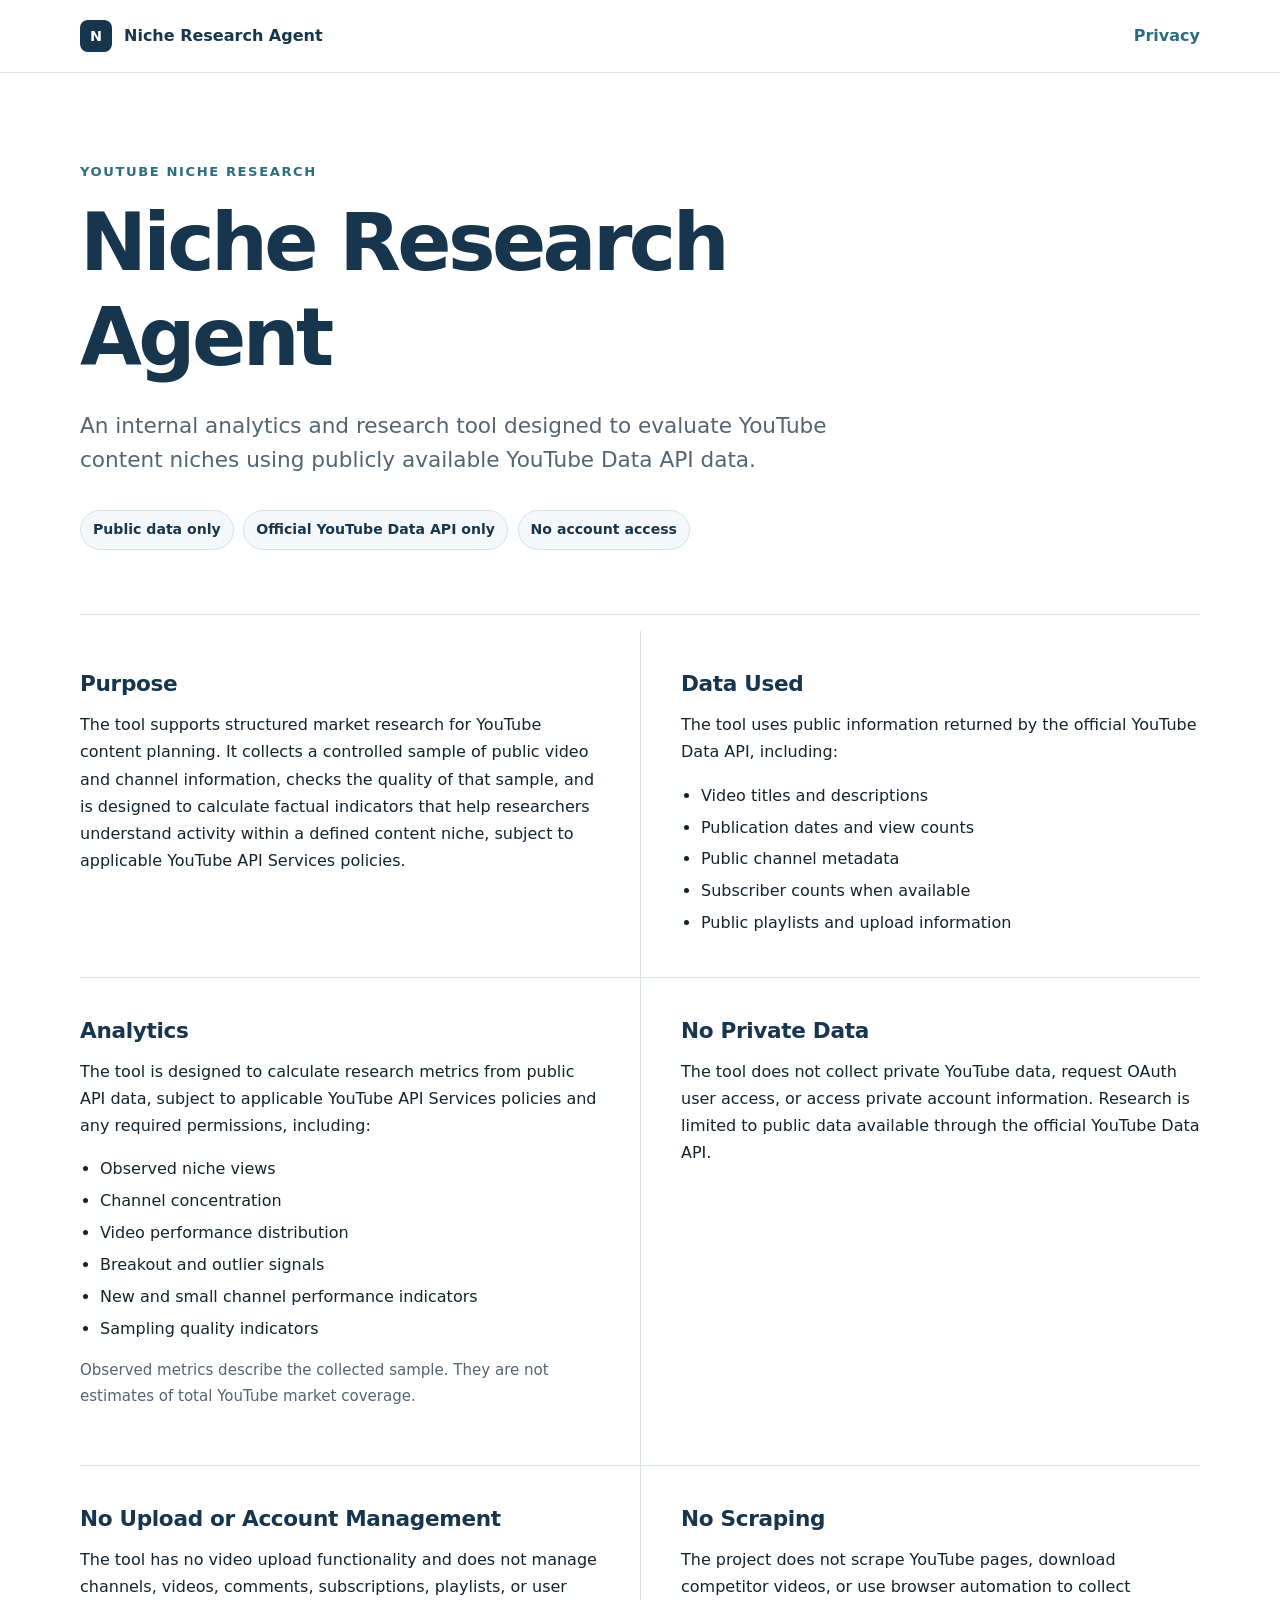
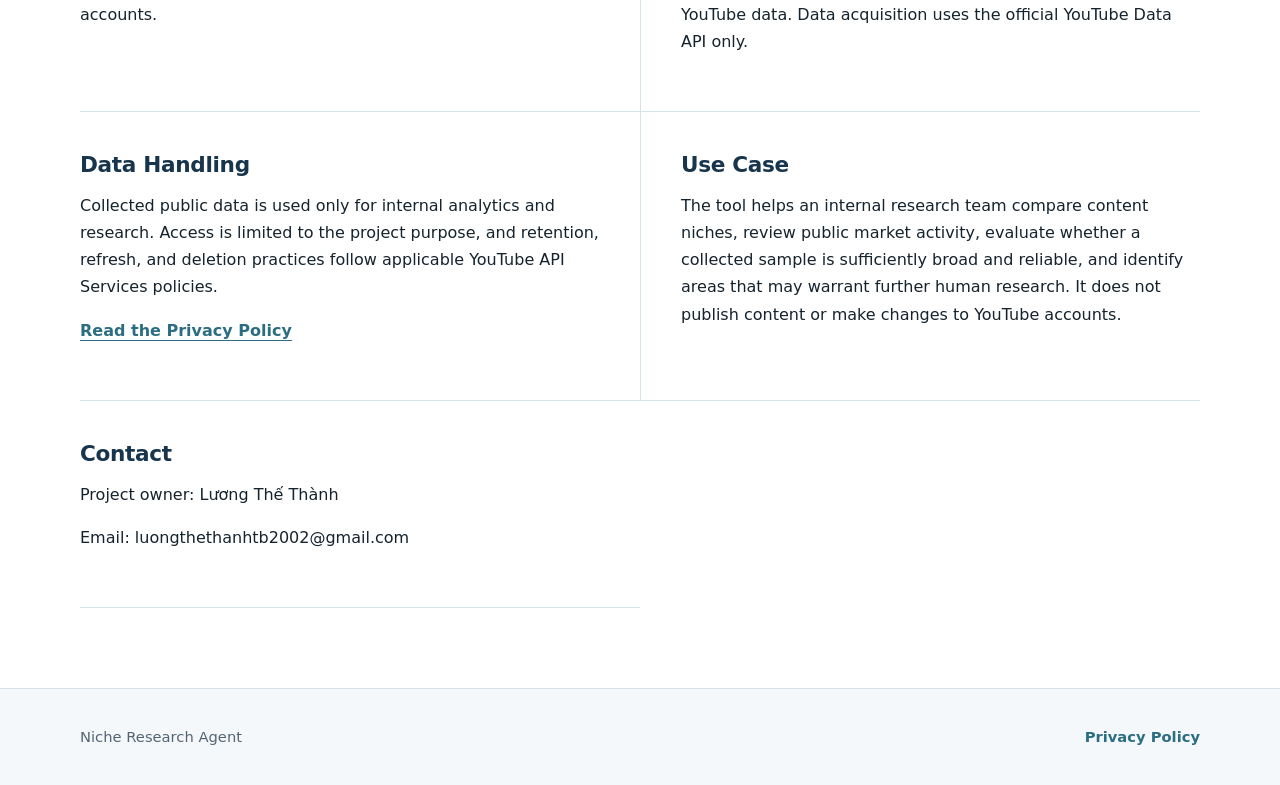
==== index.html @ 8f994062 "Initial Niche Research Agent website" ====
<!doctype html>
<html lang="en">
  <head>
    <meta charset="utf-8">
    <meta name="viewport" content="width=device-width, initial-scale=1">
    <meta name="description" content="Niche Research Agent is an internal analytics and research tool for evaluating YouTube content niches using public YouTube Data API data.">
    <title>Niche Research Agent</title>
    <link rel="icon" type="image/svg+xml" href="data:image/svg+xml,%3Csvg xmlns='http://www.w3.org/2000/svg' viewBox='0 0 64 64'%3E%3Crect width='64' height='64' rx='14' fill='%2317354d'/%3E%3Cpath d='M18 18h9l10 16V18h9v28h-9L27 30v16h-9z' fill='%23fff'/%3E%3C/svg%3E">
    <link rel="stylesheet" href="styles.css">
  </head>
  <body>
    <header class="site-header">
      <div class="shell header-inner">
        <a class="brand" href="index.html" aria-label="Niche Research Agent home">
          <span class="brand-mark" aria-hidden="true">N</span>
          <span>Niche Research Agent</span>
        </a>
        <nav aria-label="Primary navigation">
          <a href="privacy.html">Privacy</a>
        </nav>
      </div>
    </header>

    <main>
      <section class="hero shell" aria-labelledby="page-title">
        <p class="eyebrow">YouTube niche research</p>
        <h1 id="page-title">Niche Research Agent</h1>
        <p class="lead">An internal analytics and research tool designed to evaluate YouTube content niches using publicly available YouTube Data API data.</p>
        <div class="scope-note" aria-label="Data access summary">
          <span>Public data only</span>
          <span>Official YouTube Data API only</span>
          <span>No account access</span>
        </div>
      </section>

      <div class="shell content-grid">
        <section id="purpose">
          <h2>Purpose</h2>
          <p>The tool supports structured market research for YouTube content planning. It collects a controlled sample of public video and channel information, checks the quality of that sample, and is designed to calculate factual indicators that help researchers understand activity within a defined content niche, subject to applicable YouTube API Services policies.</p>
        </section>

        <section id="data-used">
          <h2>Data Used</h2>
          <p>The tool uses public information returned by the official YouTube Data API, including:</p>
          <ul>
            <li>Video titles and descriptions</li>
            <li>Publication dates and view counts</li>
            <li>Public channel metadata</li>
            <li>Subscriber counts when available</li>
            <li>Public playlists and upload information</li>
          </ul>
        </section>

        <section id="analytics">
          <h2>Analytics</h2>
          <p>The tool is designed to calculate research metrics from public API data, subject to applicable YouTube API Services policies and any required permissions, including:</p>
          <ul>
            <li>Observed niche views</li>
            <li>Channel concentration</li>
            <li>Video performance distribution</li>
            <li>Breakout and outlier signals</li>
            <li>New and small channel performance indicators</li>
            <li>Sampling quality indicators</li>
          </ul>
          <p class="muted">Observed metrics describe the collected sample. They are not estimates of total YouTube market coverage.</p>
        </section>

        <section id="no-private-data">
          <h2>No Private Data</h2>
          <p>The tool does not collect private YouTube data, request OAuth user access, or access private account information. Research is limited to public data available through the official YouTube Data API.</p>
        </section>

        <section id="no-account-management">
          <h2>No Upload or Account Management</h2>
          <p>The tool has no video upload functionality and does not manage channels, videos, comments, subscriptions, playlists, or user accounts.</p>
        </section>

        <section id="no-scraping">
          <h2>No Scraping</h2>
          <p>The project does not scrape YouTube pages, download competitor videos, or use browser automation to collect YouTube data. Data acquisition uses the official YouTube Data API only.</p>
        </section>

        <section id="data-handling">
          <h2>Data Handling</h2>
          <p>Collected public data is used only for internal analytics and research. Access is limited to the project purpose, and retention, refresh, and deletion practices follow applicable YouTube API Services policies.</p>
          <p><a class="text-link" href="privacy.html">Read the Privacy Policy</a></p>
        </section>

        <section id="use-case">
          <h2>Use Case</h2>
          <p>The tool helps an internal research team compare content niches, review public market activity, evaluate whether a collected sample is sufficiently broad and reliable, and identify areas that may warrant further human research. It does not publish content or make changes to YouTube accounts.</p>
        </section>

        <section id="contact">
          <h2>Contact</h2>
          <p>Project owner: Lương Thế Thành</p>
          <p>Email: luongthethanhtb2002@gmail.com</p>
        </section>
      </div>
    </main>

    <footer>
      <div class="shell footer-inner">
        <span>Niche Research Agent</span>
        <a href="privacy.html">Privacy Policy</a>
      </div>
    </footer>
  </body>
</html>
---- styles.css ----
:root {
  color-scheme: light;
  --ink: #15232e;
  --muted: #536574;
  --navy: #17354d;
  --accent: #2b6e82;
  --line: #d9e2e8;
  --surface: #f5f8fa;
  --white: #ffffff;
  font-family: Inter, ui-sans-serif, system-ui, -apple-system, BlinkMacSystemFont, "Segoe UI", sans-serif;
}

* {
  box-sizing: border-box;
}

html {
  scroll-behavior: smooth;
}

body {
  margin: 0;
  background: var(--white);
  color: var(--ink);
  font-size: 1rem;
  line-height: 1.7;
}

a {
  color: inherit;
}

.shell {
  width: min(100% - 2rem, 70rem);
  margin-inline: auto;
}

.site-header {
  border-bottom: 1px solid var(--line);
  background: rgba(255, 255, 255, 0.96);
}

.header-inner,
.footer-inner {
  display: flex;
  align-items: center;
  justify-content: space-between;
  gap: 1.5rem;
}

.header-inner {
  min-height: 4.5rem;
}

.brand {
  display: inline-flex;
  align-items: center;
  gap: 0.75rem;
  color: var(--navy);
  font-weight: 700;
  text-decoration: none;
}

.brand-mark {
  display: grid;
  width: 2rem;
  height: 2rem;
  place-items: center;
  border-radius: 0.5rem;
  background: var(--navy);
  color: var(--white);
  font-size: 0.9rem;
}

nav a,
footer a {
  color: var(--accent);
  font-weight: 650;
  text-decoration: none;
}

nav a:hover,
nav a:focus-visible,
footer a:hover,
footer a:focus-visible,
.text-link:hover,
.text-link:focus-visible {
  text-decoration: underline;
  text-underline-offset: 0.22em;
}

.hero {
  padding-block: 5.5rem 4rem;
  border-bottom: 1px solid var(--line);
}

.eyebrow {
  margin: 0 0 0.8rem;
  color: var(--accent);
  font-size: 0.82rem;
  font-weight: 750;
  letter-spacing: 0.12em;
  text-transform: uppercase;
}

h1,
h2 {
  color: var(--navy);
  line-height: 1.18;
}

h1 {
  max-width: 13ch;
  margin: 0;
  font-size: clamp(2.6rem, 7vw, 5rem);
  letter-spacing: -0.045em;
}

h2 {
  margin: 0 0 0.9rem;
  font-size: 1.35rem;
  letter-spacing: -0.015em;
}

p {
  margin: 0 0 1rem;
}

.lead {
  max-width: 48rem;
  margin-top: 1.5rem;
  color: var(--muted);
  font-size: clamp(1.1rem, 2vw, 1.35rem);
  line-height: 1.6;
}

.scope-note {
  display: flex;
  flex-wrap: wrap;
  gap: 0.6rem;
  margin-top: 2rem;
}

.scope-note span {
  padding: 0.45rem 0.75rem;
  border: 1px solid var(--line);
  border-radius: 999px;
  background: var(--surface);
  color: var(--navy);
  font-size: 0.88rem;
  font-weight: 650;
}

.content-grid {
  display: grid;
  grid-template-columns: repeat(2, minmax(0, 1fr));
  gap: 0;
  padding-block: 1rem 5rem;
}

.content-grid section {
  padding: 2.5rem 2.5rem 2.5rem 0;
  border-bottom: 1px solid var(--line);
}

.content-grid section:nth-child(even) {
  padding-right: 0;
  padding-left: 2.5rem;
  border-left: 1px solid var(--line);
}

ul {
  margin: 0;
  padding-left: 1.25rem;
}

li + li {
  margin-top: 0.3rem;
}

.muted {
  margin-top: 1rem;
  color: var(--muted);
  font-size: 0.94rem;
}

.text-link {
  color: var(--accent);
  font-weight: 700;
  text-decoration-thickness: 1px;
  text-underline-offset: 0.22em;
}

.policy {
  max-width: 48rem;
  padding-block: 5rem;
}

.policy h1 {
  max-width: none;
  font-size: clamp(2.5rem, 6vw, 4.25rem);
}

.policy section {
  padding-top: 2.25rem;
}

footer {
  border-top: 1px solid var(--line);
  background: var(--surface);
  color: var(--muted);
}

.footer-inner {
  min-height: 6rem;
  font-size: 0.92rem;
}

@media (max-width: 720px) {
  .hero {
    padding-block: 4rem 3rem;
  }

  .content-grid {
    display: block;
    padding-bottom: 3rem;
  }

  .content-grid section,
  .content-grid section:nth-child(even) {
    padding: 2rem 0;
    border-left: 0;
  }

  .policy {
    padding-block: 3.5rem;
  }
}

@media (max-width: 430px) {
  .header-inner,
  .footer-inner {
    align-items: flex-start;
    flex-direction: column;
    justify-content: center;
    gap: 0.5rem;
  }

  .header-inner {
    padding-block: 1rem;
  }

  .footer-inner {
    padding-block: 1.5rem;
  }
}

@media (prefers-reduced-motion: reduce) {
  html {
    scroll-behavior: auto;
  }
}
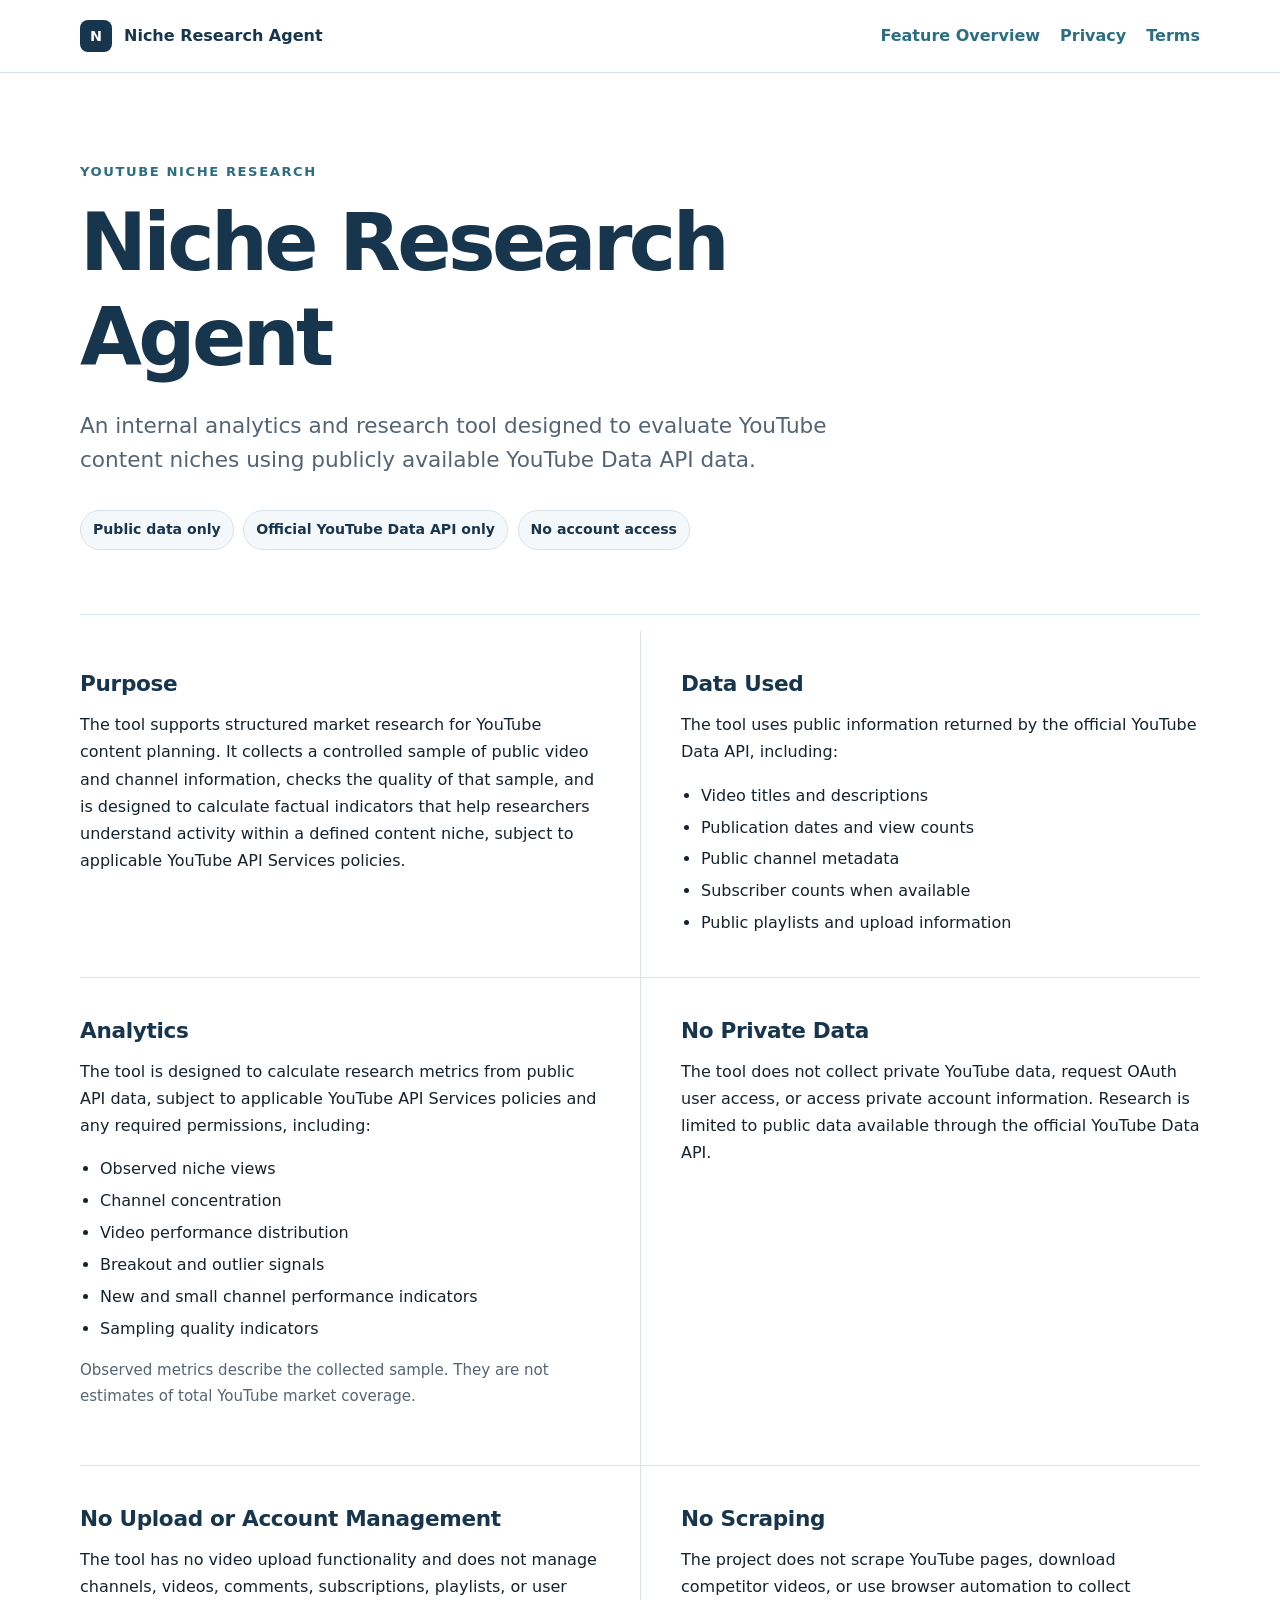
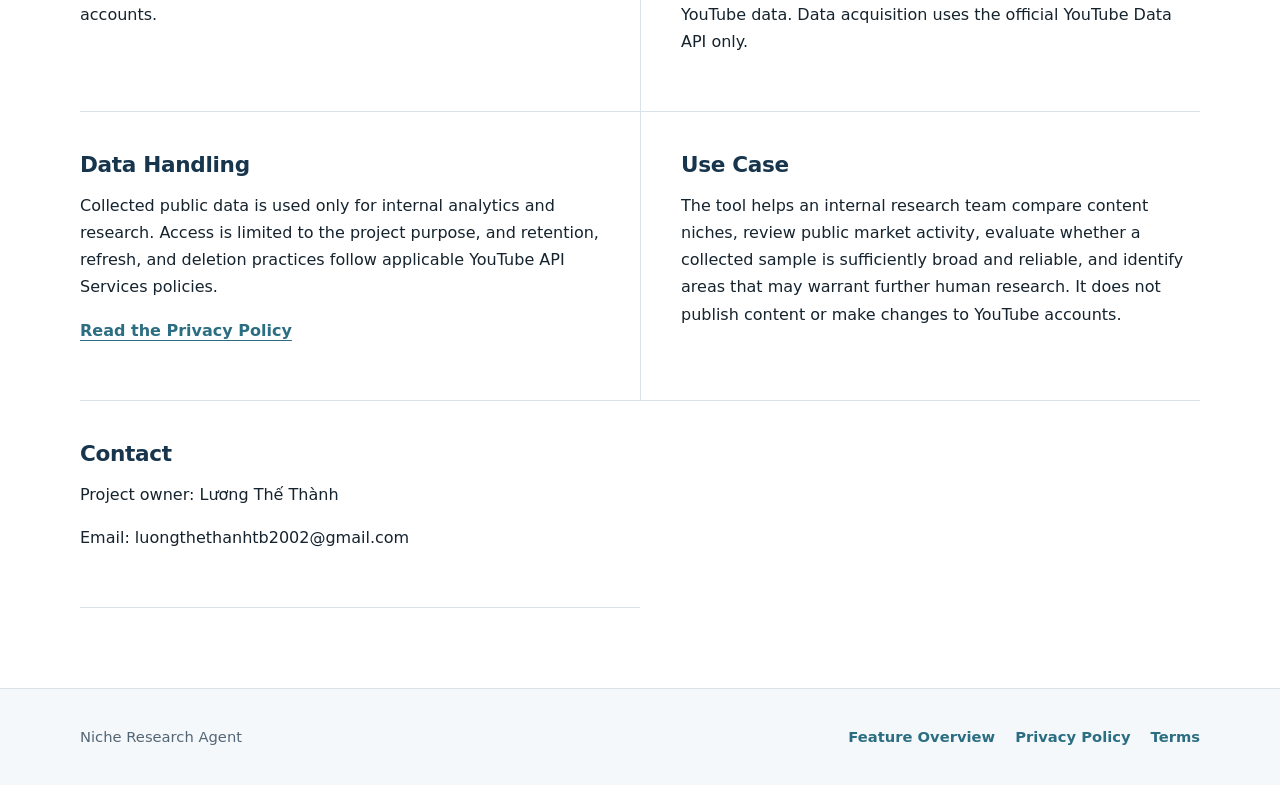
==== commit 5046cae0: "Add terms and reviewer feature documentation" ====
--- a/index.html
+++ b/index.html
@@ -16,7 +16,9 @@
           <span>Niche Research Agent</span>
         </a>
         <nav aria-label="Primary navigation">
+          <a href="features.html">Feature Overview</a>
           <a href="privacy.html">Privacy</a>
+          <a href="terms.html">Terms</a>
         </nav>
       </div>
     </header>
@@ -102,7 +104,11 @@
     <footer>
       <div class="shell footer-inner">
         <span>Niche Research Agent</span>
-        <a href="privacy.html">Privacy Policy</a>
+        <div class="footer-links">
+          <a href="features.html">Feature Overview</a>
+          <a href="privacy.html">Privacy Policy</a>
+          <a href="terms.html">Terms</a>
+        </div>
       </div>
     </footer>
   </body>
--- a/styles.css
+++ b/styles.css
@@ -48,6 +48,13 @@
   gap: 1.5rem;
 }
 
+nav,
+.footer-links {
+  display: flex;
+  flex-wrap: wrap;
+  gap: 1.25rem;
+}
+
 .header-inner {
   min-height: 4.5rem;
 }
@@ -246,6 +253,11 @@
     gap: 0.5rem;
   }
 
+  nav,
+  .footer-links {
+    gap: 0.5rem 1rem;
+  }
+
   .header-inner {
     padding-block: 1rem;
   }
